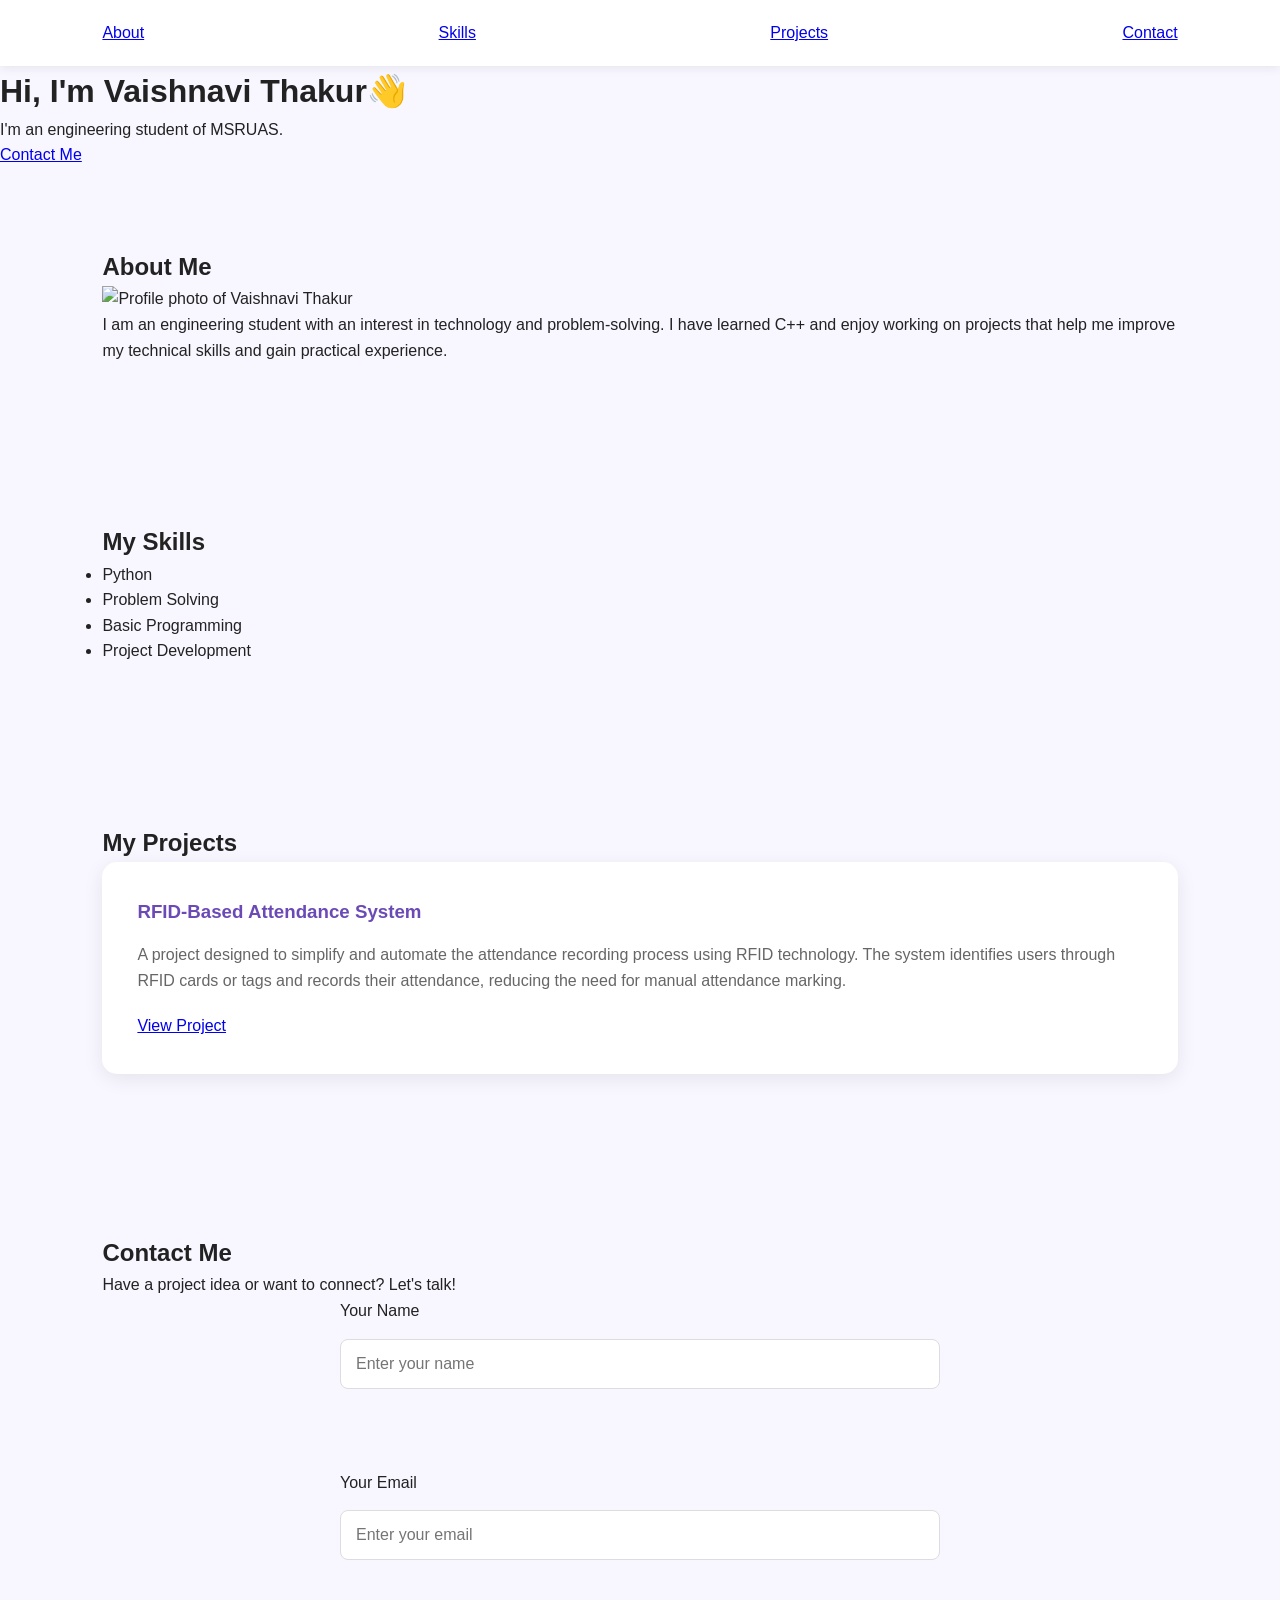
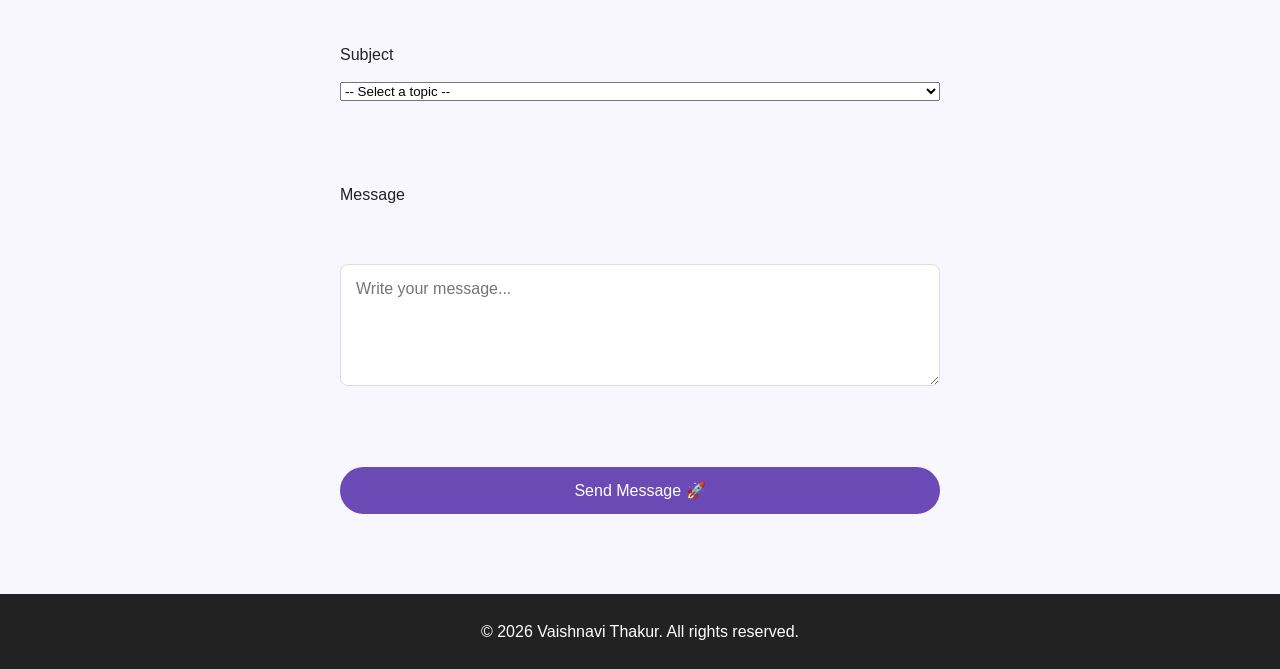
==== Day/CSS/index.html @ e0932442 "Add CSS portfolio website" ====
<!DOCTYPE html>
<html lang="en">

<head>

    <link rel="stylesheet" href="style.css">

    <meta charset="UTF-8">

    <meta name="viewport" content="width=device-width, initial-scale=1.0">

    <title>My Portfolio | vaishnavi Thakur</title>

    <link rel="stylesheet" href="style.css">

</head>

<body>

    <!-- NAVIGATION -->

    <nav>

        <a href="#about">About</a>

        <a href="#skills">Skills</a>

        <a href="#projects">Projects</a>

        <a href="#contact">Contact</a>

    </nav>


    <!-- HERO SECTION -->

    <header>

        <h1>Hi, I'm Vaishnavi Thakur👋</h1> 

        <p>I'm an engineering student of MSRUAS.</p> 

        <a href="#contact">Contact Me</a>

    </header>


    <!-- ABOUT SECTION -->

    <section id="about">

        <h2>About Me</h2>

        <img src="profile.jpg"
             alt="Profile photo of Vaishnavi Thakur" 
             width="200">

        <p>
            I am an engineering student with an interest in
            technology and problem-solving. I have learned C++ and enjoy 
            working on projects that help me improve my technical skills and
            gain practical experience.
        </p>

    </section>


    <!-- SKILLS SECTION -->

    <section id="skills">

        <h2>My Skills</h2>

        <ul>

            <li>Python</li>

            <li>Problem Solving</li>

            <li>Basic Programming</li>

            <li>Project Development</li>

        </ul>

    </section>


    <!-- PROJECTS SECTION -->

    <section id="projects">

        <h2>My Projects</h2>

        <div class="project-card">

            <h3>RFID-Based Attendance System</h3>

            <p>
                A project designed to simplify and automate the attendance
                recording process using RFID technology. The system identifies
                users through RFID cards or tags and records their attendance,
                reducing the need for manual attendance marking.
            </p>

            <a href="#">View Project</a>

        </div>

    </section>


    <!-- CONTACT SECTION -->

    <section id="contact">

        <h2>Contact Me</h2>

        <p>Have a project idea or want to connect? Let's talk!</p>

        <form action="#" method="POST">

            <label for="name">Your Name</label>

            <input
                type="text"
                id="name"
                name="name"
                placeholder="Enter your name"
                required
            >

            <br><br>


            <label for="email">Your Email</label>

            <input
                type="email"
                id="email"
                name="email"
                placeholder="Enter your email"
                required
            >

            <br><br>


            <label for="subject">Subject</label>

            <select id="subject" name="subject">

                <option value="">-- Select a topic --</option>

                <option value="project">
                    Project Discussion
                </option>

                <option value="collab">
                    Collaboration
                </option>

                <option value="other">
                    Other
                </option>

            </select>

            <br><br>


            <label for="message">Message</label>

            <br>

            <textarea
                id="message"
                name="message"
                rows="5"
                placeholder="Write your message..."
                required
            ></textarea>

            <br><br>


            <button type="submit">
                Send Message 🚀
            </button>

        </form>

    </section>


    <!-- FOOTER -->

    <footer>

        <p>&copy; 2026 Vaishnavi Thakur. All rights reserved.</p> 

    </footer>

</body>

</html>
---- Day/CSS/style.css ----
* {
    margin: 0;
    padding: 0;
    box-sizing: border-box;
}

html {
    scroll-behavior: smooth;
}

body {
    font-family: Arial, sans-serif;
    line-height: 1.6;
    color: #222;
    background-color: #f8f7ff;
}


/* Navigation */

nav {
    display: flex;
    justify-content: space-between;
    align-items: center;

    padding: 20px 8%;

    background-color: #ffffff;

    position: sticky;
    top: 0;

    z-index: 1000;

    box-shadow: 0 2px 10px rgba(0, 0, 0, 0.08);
}

.logo {
    font-size: 25px;
    font-weight: bold;
    color: #6c4ab6;
}

.nav-links {
    display: flex;
    gap: 25px;
}

.nav-links a {
    text-decoration: none;
    color: #333;
    font-weight: 500;
}

.nav-links a:hover {
    color: #6c4ab6;
}


/* Hero */

.hero {
    min-height: 90vh;

    display: flex;
    align-items: center;
    justify-content: center;

    text-align: center;

    padding: 50px 20px;

    background: linear-gradient(
        135deg,
        #eee8ff,
        #ffffff
    );
}

.hero-text {
    max-width: 800px;
}

.welcome {
    color: #6c4ab6;
    font-weight: bold;
    letter-spacing: 2px;
    margin-bottom: 15px;
}

.hero h1 {
    font-size: 50px;
    margin-bottom: 15px;
}

.hero h1 span {
    color: #6c4ab6;
}

.hero h2 {
    font-size: 24px;
    margin-bottom: 20px;
    color: #555;
}

.hero p {
    font-size: 18px;
    color: #666;
    margin-bottom: 30px;
}

.button {
    display: inline-block;

    padding: 12px 25px;

    background-color: #6c4ab6;
    color: white;

    text-decoration: none;

    border-radius: 25px;

    transition: 0.3s;
}

.button:hover {
    background-color: #4f328f;
    transform: translateY(-2px);
}


/* Common Section */

section {
    padding: 80px 8%;
}

.section-title {
    text-align: center;
    font-size: 35px;
    margin-bottom: 50px;
    color: #333;
}


/* About */

.about-box {
    max-width: 1000px;
    margin: auto;

    display: flex;
    align-items: center;
    gap: 60px;

    background-color: white;

    padding: 40px;

    border-radius: 20px;

    box-shadow: 0 5px 20px rgba(0, 0, 0, 0.08);
}

.about-image {
    min-width: 220px;
    display: flex;
    justify-content: center;
}

.profile-circle {
    width: 200px;
    height: 200px;

    border-radius: 50%;

    display: flex;
    align-items: center;
    justify-content: center;

    background-color: #6c4ab6;
    color: white;

    font-size: 50px;
    font-weight: bold;
}

.about-text h3 {
    font-size: 28px;
    margin-bottom: 15px;
}

.about-text p {
    margin-bottom: 15px;
    color: #666;
}


/* Skills */

.skills-section {
    background-color: #eee8ff;
}

.skills-container {
    display: grid;

    grid-template-columns: repeat(4, 1fr);

    gap: 25px;

    max-width: 1100px;

    margin: auto;
}

.skill-card {
    background-color: white;

    padding: 30px;

    text-align: center;

    border-radius: 15px;

    transition: 0.3s;
}

.skill-card:hover {
    transform: translateY(-8px);

    box-shadow: 0 10px 20px rgba(0, 0, 0, 0.1);
}

.skill-card h3 {
    color: #6c4ab6;
    margin-bottom: 10px;
}

.skill-card p {
    color: #666;
}


/* Projects */

.projects-container {
    display: grid;

    grid-template-columns: repeat(2, 1fr);

    gap: 30px;

    max-width: 1000px;

    margin: auto;
}

.project-card {
    background-color: white;

    padding: 35px;

    border-radius: 15px;

    box-shadow: 0 5px 20px rgba(0, 0, 0, 0.08);
}

.project-card h3 {
    color: #6c4ab6;
    margin-bottom: 15px;
}

.project-card p {
    color: #666;
    margin-bottom: 20px;
}

.project-button {
    display: inline-block;

    padding: 10px 20px;

    background-color: #6c4ab6;
    color: white;

    text-decoration: none;

    border-radius: 20px;
}

.project-button:hover {
    background-color: #4f328f;
}


/* Contact */

.contact-section {
    background-color: #eee8ff;

    text-align: center;
}

.contact-intro {
    color: #666;
    margin-bottom: 30px;
}

form {
    max-width: 600px;
    margin: auto;

    display: flex;
    flex-direction: column;

    gap: 15px;
}

input,
textarea {
    width: 100%;

    padding: 15px;

    border: 1px solid #ddd;

    border-radius: 8px;

    font-size: 16px;

    font-family: inherit;
}

textarea {
    resize: vertical;
}

button {
    padding: 14px;

    border: none;

    border-radius: 25px;

    background-color: #6c4ab6;
    color: white;

    font-size: 16px;

    cursor: pointer;
}

button:hover {
    background-color: #4f328f;
}


/* Footer */

footer {
    text-align: center;

    padding: 25px;

    background-color: #222;

    color: white;
}


/* Responsive Design */

@media (max-width: 800px) {

    nav {
        flex-direction: column;
        gap: 15px;
    }

    .nav-links {
        flex-wrap: wrap;
        justify-content: center;
    }

    .hero h1 {
        font-size: 35px;
    }

    .about-box {
        flex-direction: column;
        text-align: center;
    }

    .skills-container {
        grid-template-columns: repeat(2, 1fr);
    }

    .projects-container {
        grid-template-columns: 1fr;
    }
}


@media (max-width: 500px) {

    .skills-container {
        grid-template-columns: 1fr;
    }

    .hero h1 {
        font-size: 30px;
    }
}
---- Day/CSS/style.css ----
* {
    margin: 0;
    padding: 0;
    box-sizing: border-box;
}

html {
    scroll-behavior: smooth;
}

body {
    font-family: Arial, sans-serif;
    line-height: 1.6;
    color: #222;
    background-color: #f8f7ff;
}


/* Navigation */

nav {
    display: flex;
    justify-content: space-between;
    align-items: center;

    padding: 20px 8%;

    background-color: #ffffff;

    position: sticky;
    top: 0;

    z-index: 1000;

    box-shadow: 0 2px 10px rgba(0, 0, 0, 0.08);
}

.logo {
    font-size: 25px;
    font-weight: bold;
    color: #6c4ab6;
}

.nav-links {
    display: flex;
    gap: 25px;
}

.nav-links a {
    text-decoration: none;
    color: #333;
    font-weight: 500;
}

.nav-links a:hover {
    color: #6c4ab6;
}


/* Hero */

.hero {
    min-height: 90vh;

    display: flex;
    align-items: center;
    justify-content: center;

    text-align: center;

    padding: 50px 20px;

    background: linear-gradient(
        135deg,
        #eee8ff,
        #ffffff
    );
}

.hero-text {
    max-width: 800px;
}

.welcome {
    color: #6c4ab6;
    font-weight: bold;
    letter-spacing: 2px;
    margin-bottom: 15px;
}

.hero h1 {
    font-size: 50px;
    margin-bottom: 15px;
}

.hero h1 span {
    color: #6c4ab6;
}

.hero h2 {
    font-size: 24px;
    margin-bottom: 20px;
    color: #555;
}

.hero p {
    font-size: 18px;
    color: #666;
    margin-bottom: 30px;
}

.button {
    display: inline-block;

    padding: 12px 25px;

    background-color: #6c4ab6;
    color: white;

    text-decoration: none;

    border-radius: 25px;

    transition: 0.3s;
}

.button:hover {
    background-color: #4f328f;
    transform: translateY(-2px);
}


/* Common Section */

section {
    padding: 80px 8%;
}

.section-title {
    text-align: center;
    font-size: 35px;
    margin-bottom: 50px;
    color: #333;
}


/* About */

.about-box {
    max-width: 1000px;
    margin: auto;

    display: flex;
    align-items: center;
    gap: 60px;

    background-color: white;

    padding: 40px;

    border-radius: 20px;

    box-shadow: 0 5px 20px rgba(0, 0, 0, 0.08);
}

.about-image {
    min-width: 220px;
    display: flex;
    justify-content: center;
}

.profile-circle {
    width: 200px;
    height: 200px;

    border-radius: 50%;

    display: flex;
    align-items: center;
    justify-content: center;

    background-color: #6c4ab6;
    color: white;

    font-size: 50px;
    font-weight: bold;
}

.about-text h3 {
    font-size: 28px;
    margin-bottom: 15px;
}

.about-text p {
    margin-bottom: 15px;
    color: #666;
}


/* Skills */

.skills-section {
    background-color: #eee8ff;
}

.skills-container {
    display: grid;

    grid-template-columns: repeat(4, 1fr);

    gap: 25px;

    max-width: 1100px;

    margin: auto;
}

.skill-card {
    background-color: white;

    padding: 30px;

    text-align: center;

    border-radius: 15px;

    transition: 0.3s;
}

.skill-card:hover {
    transform: translateY(-8px);

    box-shadow: 0 10px 20px rgba(0, 0, 0, 0.1);
}

.skill-card h3 {
    color: #6c4ab6;
    margin-bottom: 10px;
}

.skill-card p {
    color: #666;
}


/* Projects */

.projects-container {
    display: grid;

    grid-template-columns: repeat(2, 1fr);

    gap: 30px;

    max-width: 1000px;

    margin: auto;
}

.project-card {
    background-color: white;

    padding: 35px;

    border-radius: 15px;

    box-shadow: 0 5px 20px rgba(0, 0, 0, 0.08);
}

.project-card h3 {
    color: #6c4ab6;
    margin-bottom: 15px;
}

.project-card p {
    color: #666;
    margin-bottom: 20px;
}

.project-button {
    display: inline-block;

    padding: 10px 20px;

    background-color: #6c4ab6;
    color: white;

    text-decoration: none;

    border-radius: 20px;
}

.project-button:hover {
    background-color: #4f328f;
}


/* Contact */

.contact-section {
    background-color: #eee8ff;

    text-align: center;
}

.contact-intro {
    color: #666;
    margin-bottom: 30px;
}

form {
    max-width: 600px;
    margin: auto;

    display: flex;
    flex-direction: column;

    gap: 15px;
}

input,
textarea {
    width: 100%;

    padding: 15px;

    border: 1px solid #ddd;

    border-radius: 8px;

    font-size: 16px;

    font-family: inherit;
}

textarea {
    resize: vertical;
}

button {
    padding: 14px;

    border: none;

    border-radius: 25px;

    background-color: #6c4ab6;
    color: white;

    font-size: 16px;

    cursor: pointer;
}

button:hover {
    background-color: #4f328f;
}


/* Footer */

footer {
    text-align: center;

    padding: 25px;

    background-color: #222;

    color: white;
}


/* Responsive Design */

@media (max-width: 800px) {

    nav {
        flex-direction: column;
        gap: 15px;
    }

    .nav-links {
        flex-wrap: wrap;
        justify-content: center;
    }

    .hero h1 {
        font-size: 35px;
    }

    .about-box {
        flex-direction: column;
        text-align: center;
    }

    .skills-container {
        grid-template-columns: repeat(2, 1fr);
    }

    .projects-container {
        grid-template-columns: 1fr;
    }
}


@media (max-width: 500px) {

    .skills-container {
        grid-template-columns: 1fr;
    }

    .hero h1 {
        font-size: 30px;
    }
}
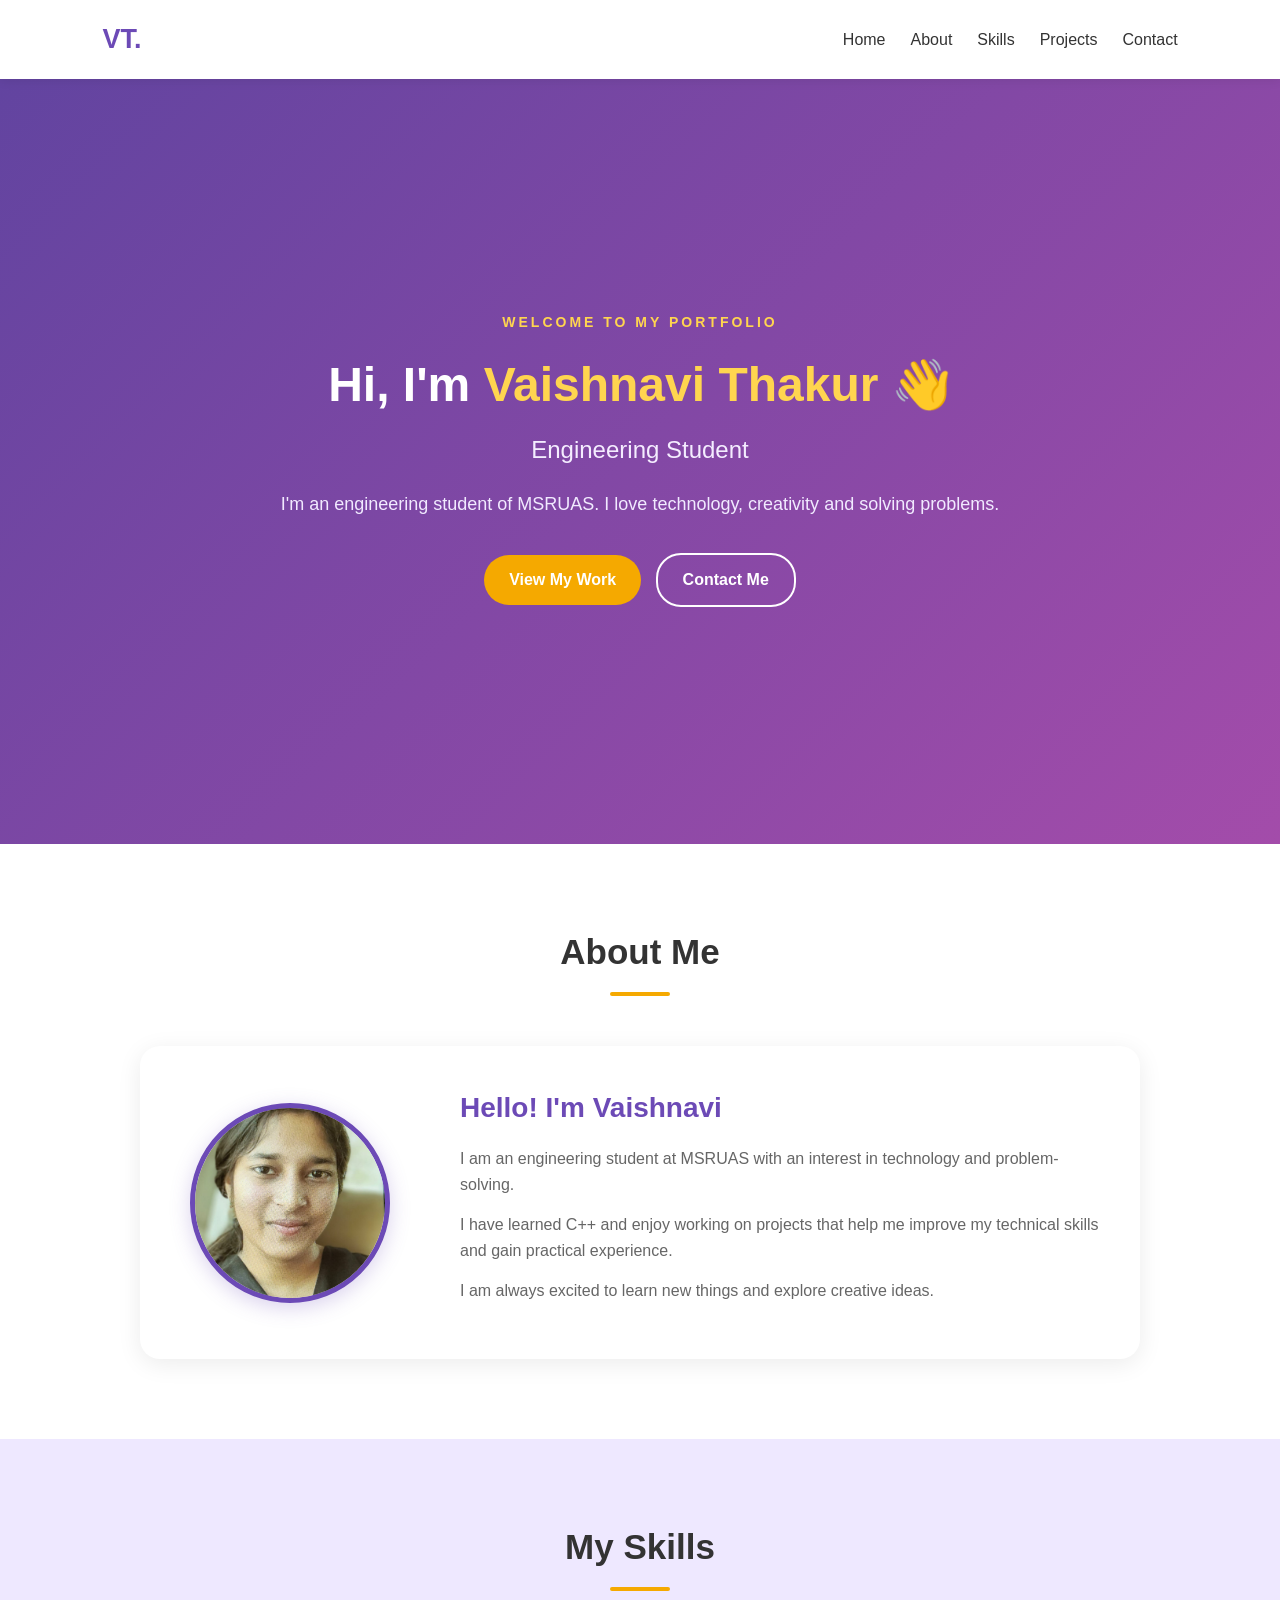
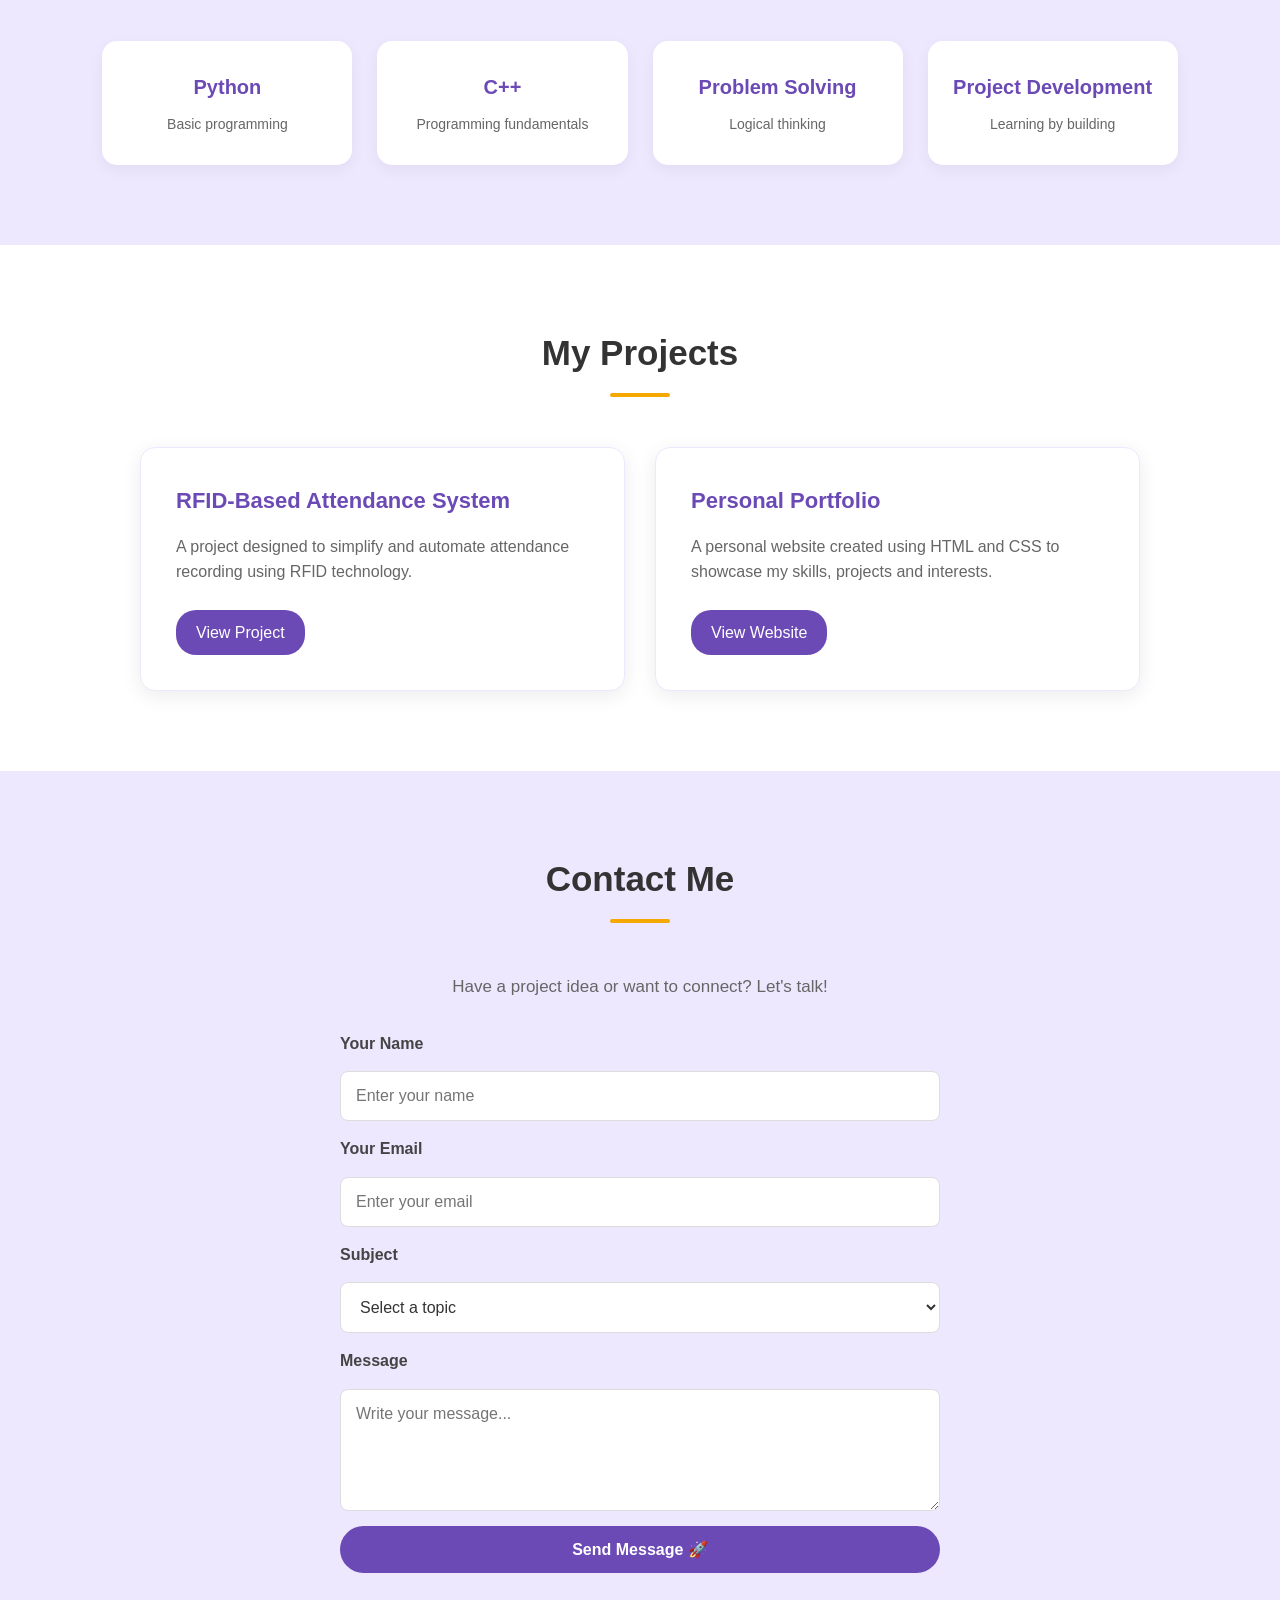
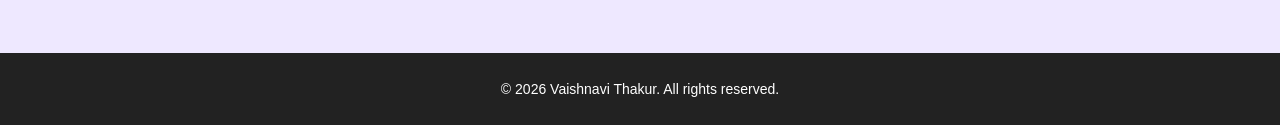
==== commit effcc642: "Update my portfolio website" ====
--- a/Day/CSS/index.html
+++ b/Day/CSS/index.html
@@ -1,127 +1,181 @@
 <!DOCTYPE html>
 <html lang="en">
-
 <head>
+    <meta charset="UTF-8">
+    <meta name="viewport"
+          content="width=device-width, initial-scale=1.0">
+
+    <title>My Portfolio | Vaishnavi Thakur</title>
 
     <link rel="stylesheet" href="style.css">
-
-    <meta charset="UTF-8">
-
-    <meta name="viewport" content="width=device-width, initial-scale=1.0">
-
-    <title>My Portfolio | vaishnavi Thakur</title>
-
-    <link rel="stylesheet" href="style.css">
-
 </head>
 
 <body>
 
     <!-- NAVIGATION -->
-
     <nav>
-
-        <a href="#about">About</a>
-
-        <a href="#skills">Skills</a>
-
-        <a href="#projects">Projects</a>
-
-        <a href="#contact">Contact</a>
-
+        <a href="#home" class="logo">VT.</a>
+
+        <div class="nav-links">
+            <a href="#home">Home</a>
+            <a href="#about">About</a>
+            <a href="#skills">Skills</a>
+            <a href="#projects">Projects</a>
+            <a href="#contact">Contact</a>
+        </div>
     </nav>
 
 
     <!-- HERO SECTION -->
-
-    <header>
-
-        <h1>Hi, I'm Vaishnavi Thakur👋</h1> 
-
-        <p>I'm an engineering student of MSRUAS.</p> 
-
-        <a href="#contact">Contact Me</a>
-
+    <header class="hero" id="home">
+        <div class="hero-text">
+            <p class="welcome">WELCOME TO MY PORTFOLIO</p>
+
+            <h1>
+                Hi, I'm <span>Vaishnavi Thakur</span> 👋
+            </h1>
+
+            <h2>Engineering Student</h2>
+
+            <p>
+                I'm an engineering student of MSRUAS.
+                I love technology, creativity and
+                solving problems.
+            </p>
+
+            <a href="#projects" class="button">
+                View My Work
+            </a>
+
+            <a href="#contact" class="button button-outline">
+                Contact Me
+            </a>
+        </div>
     </header>
 
 
     <!-- ABOUT SECTION -->
-
     <section id="about">
-
-        <h2>About Me</h2>
-
-        <img src="profile.jpg"
-             alt="Profile photo of Vaishnavi Thakur" 
-             width="200">
-
-        <p>
-            I am an engineering student with an interest in
-            technology and problem-solving. I have learned C++ and enjoy 
-            working on projects that help me improve my technical skills and
-            gain practical experience.
+        <h2 class="section-title">About Me</h2>
+
+        <div class="about-box">
+
+            <div class="about-image">
+                <div class="profile-circle">
+                    <img
+                        src="profile.jpeg"
+                        alt="Vaishnavi Thakur"
+                    >
+                </div>
+            </div>
+
+            <div class="about-text">
+                <h3>Hello! I'm Vaishnavi</h3>
+
+                <p>
+                    I am an engineering student at
+                    MSRUAS with an interest in
+                    technology and problem-solving.
+                </p>
+
+                <p>
+                    I have learned C++ and enjoy
+                    working on projects that help me
+                    improve my technical skills and
+                    gain practical experience.
+                </p>
+
+                <p>
+                    I am always excited to learn
+                    new things and explore creative
+                    ideas.
+                </p>
+            </div>
+
+        </div>
+    </section>
+
+
+    <!-- SKILLS SECTION -->
+    <section id="skills" class="skills-section">
+        <h2 class="section-title">My Skills</h2>
+
+        <div class="skills-container">
+
+            <div class="skill-card">
+                <h3>Python</h3>
+                <p>Basic programming</p>
+            </div>
+
+            <div class="skill-card">
+                <h3>C++</h3>
+                <p>Programming fundamentals</p>
+            </div>
+
+            <div class="skill-card">
+                <h3>Problem Solving</h3>
+                <p>Logical thinking</p>
+            </div>
+
+            <div class="skill-card">
+                <h3>Project Development</h3>
+                <p>Learning by building</p>
+            </div>
+
+        </div>
+    </section>
+
+
+    <!-- PROJECTS SECTION -->
+    <section id="projects">
+        <h2 class="section-title">My Projects</h2>
+
+        <div class="projects-container">
+
+            <div class="project-card">
+                <h3>RFID-Based Attendance System</h3>
+
+                <p>
+                    A project designed to simplify
+                    and automate attendance recording
+                    using RFID technology.
+                </p>
+
+                <a href="#contact" class="project-button">
+                    View Project
+                </a>
+            </div>
+
+            <div class="project-card">
+                <h3>Personal Portfolio</h3>
+
+                <p>
+                    A personal website created using
+                    HTML and CSS to showcase my
+                    skills, projects and interests.
+                </p>
+
+                <a href="#home" class="project-button">
+                    View Website
+                </a>
+            </div>
+
+        </div>
+    </section>
+
+
+    <!-- CONTACT SECTION -->
+    <section id="contact" class="contact-section">
+        <h2 class="section-title">Contact Me</h2>
+
+        <p class="contact-intro">
+            Have a project idea or want to connect?
+            Let's talk!
         </p>
 
-    </section>
-
-
-    <!-- SKILLS SECTION -->
-
-    <section id="skills">
-
-        <h2>My Skills</h2>
-
-        <ul>
-
-            <li>Python</li>
-
-            <li>Problem Solving</li>
-
-            <li>Basic Programming</li>
-
-            <li>Project Development</li>
-
-        </ul>
-
-    </section>
-
-
-    <!-- PROJECTS SECTION -->
-
-    <section id="projects">
-
-        <h2>My Projects</h2>
-
-        <div class="project-card">
-
-            <h3>RFID-Based Attendance System</h3>
-
-            <p>
-                A project designed to simplify and automate the attendance
-                recording process using RFID technology. The system identifies
-                users through RFID cards or tags and records their attendance,
-                reducing the need for manual attendance marking.
-            </p>
-
-            <a href="#">View Project</a>
-
-        </div>
-
-    </section>
-
-
-    <!-- CONTACT SECTION -->
-
-    <section id="contact">
-
-        <h2>Contact Me</h2>
-
-        <p>Have a project idea or want to connect? Let's talk!</p>
-
-        <form action="#" method="POST">
+        <form action="#" method="get">
 
             <label for="name">Your Name</label>
-
             <input
                 type="text"
                 id="name"
@@ -130,11 +184,7 @@
                 required
             >
 
-            <br><br>
-
-
             <label for="email">Your Email</label>
-
             <input
                 type="email"
                 id="email"
@@ -143,36 +193,21 @@
                 required
             >
 
-            <br><br>
-
-
             <label for="subject">Subject</label>
-
             <select id="subject" name="subject">
-
-                <option value="">-- Select a topic --</option>
-
+                <option value="">Select a topic</option>
                 <option value="project">
                     Project Discussion
                 </option>
-
                 <option value="collab">
                     Collaboration
                 </option>
-
                 <option value="other">
                     Other
                 </option>
-
             </select>
 
-            <br><br>
-
-
             <label for="message">Message</label>
-
-            <br>
-
             <textarea
                 id="message"
                 name="message"
@@ -181,26 +216,21 @@
                 required
             ></textarea>
 
-            <br><br>
-
-
             <button type="submit">
                 Send Message 🚀
             </button>
 
         </form>
-
     </section>
 
 
     <!-- FOOTER -->
-
     <footer>
-
-        <p>&copy; 2026 Vaishnavi Thakur. All rights reserved.</p> 
-
+        <p>
+            &copy; 2026 Vaishnavi Thakur.
+            All rights reserved.
+        </p>
     </footer>
 
 </body>
-
 </html>
--- a/Day/CSS/style.css
+++ b/Day/CSS/style.css
@@ -1,3 +1,7 @@
+/* =========================
+   GENERAL STYLING
+========================= */
+
 * {
     margin: 0;
     padding: 0;
@@ -15,30 +19,32 @@
     background-color: #f8f7ff;
 }
 
-
-/* Navigation */
+a {
+    transition: 0.3s;
+}
+
+
+/* =========================
+   NAVIGATION
+========================= */
 
 nav {
     display: flex;
     justify-content: space-between;
     align-items: center;
-
-    padding: 20px 8%;
-
+    padding: 18px 8%;
     background-color: #ffffff;
-
     position: sticky;
     top: 0;
-
     z-index: 1000;
-
-    box-shadow: 0 2px 10px rgba(0, 0, 0, 0.08);
+    box-shadow: 0 2px 10px rgba(0,0,0,0.08);
 }
 
 .logo {
-    font-size: 25px;
+    font-size: 27px;
     font-weight: bold;
     color: #6c4ab6;
+    text-decoration: none;
 }
 
 .nav-links {
@@ -57,83 +63,102 @@
 }
 
 
-/* Hero */
+/* =========================
+   HERO SECTION
+========================= */
 
 .hero {
-    min-height: 90vh;
-
+    min-height: 85vh;
     display: flex;
     align-items: center;
     justify-content: center;
-
     text-align: center;
-
-    padding: 50px 20px;
+    padding: 60px 20px;
 
     background: linear-gradient(
         135deg,
-        #eee8ff,
-        #ffffff
+        #6244a0,
+        #a34caa
     );
+
+    color: white;
 }
 
 .hero-text {
-    max-width: 800px;
+    max-width: 850px;
 }
 
 .welcome {
-    color: #6c4ab6;
+    color: #ffd54f;
     font-weight: bold;
-    letter-spacing: 2px;
+    letter-spacing: 3px;
+    margin-bottom: 20px;
+    font-size: 14px;
+}
+
+.hero h1 {
+    font-size: 48px;
     margin-bottom: 15px;
-}
-
-.hero h1 {
-    font-size: 50px;
-    margin-bottom: 15px;
+    line-height: 1.3;
+    color: white;
 }
 
 .hero h1 span {
-    color: #6c4ab6;
+    color: #ffd54f;
 }
 
 .hero h2 {
     font-size: 24px;
     margin-bottom: 20px;
-    color: #555;
-}
-
-.hero p {
+    color: #f4edff;
+    font-weight: 500;
+}
+
+.hero p:not(.welcome) {
     font-size: 18px;
-    color: #666;
+    color: #f1eaff;
     margin-bottom: 30px;
 }
+
+
+/* =========================
+   BUTTONS
+========================= */
 
 .button {
     display: inline-block;
-
     padding: 12px 25px;
-
-    background-color: #6c4ab6;
+    margin: 5px;
+    background-color: #f5a900;
     color: white;
-
     text-decoration: none;
-
+    font-weight: bold;
     border-radius: 25px;
-
-    transition: 0.3s;
 }
 
 .button:hover {
-    background-color: #4f328f;
-    transform: translateY(-2px);
-}
-
-
-/* Common Section */
+    background-color: #df9200;
+    transform: translateY(-3px);
+}
+
+.button-outline {
+    background-color: transparent;
+    border: 2px solid white;
+}
+
+.button-outline:hover {
+    background-color: white;
+    color: #6244a0;
+}
+
+
+/* =========================
+   COMMON SECTIONS
+========================= */
 
 section {
     padding: 80px 8%;
+    scroll-margin-top: 80px;
 }
 
 .section-title {
@@ -143,61 +168,82 @@
     color: #333;
 }
 
-
-/* About */
+.section-title::after {
+    content: "";
+    display: block;
+    width: 60px;
+    height: 4px;
+    background-color: #f5a900;
+    margin: 12px auto 0;
+    border-radius: 5px;
+}
+
+
+/* =========================
+   ABOUT SECTION
+========================= */
+
+#about {
+    background-color: #ffffff;
+}
 
 .about-box {
     max-width: 1000px;
     margin: auto;
-
     display: flex;
     align-items: center;
     gap: 60px;
-
     background-color: white;
-
     padding: 40px;
-
     border-radius: 20px;
-
-    box-shadow: 0 5px 20px rgba(0, 0, 0, 0.08);
+    box-shadow: 0 5px 25px rgba(0,0,0,0.08);
 }
 
 .about-image {
     min-width: 220px;
     display: flex;
     justify-content: center;
-}
+    align-items: center;
+}
+
+/* PROFILE PHOTO CIRCLE */
 
 .profile-circle {
     width: 200px;
     height: 200px;
-
     border-radius: 50%;
-
-    display: flex;
-    align-items: center;
-    justify-content: center;
-
-    background-color: #6c4ab6;
-    color: white;
-
-    font-size: 50px;
-    font-weight: bold;
+    overflow: hidden;
+    border: 5px solid #6c4ab6;
+    box-shadow: 0 5px 20px
+        rgba(108,74,182,0.25);
+    flex-shrink: 0;
+    background-color: #eee8ff;
+}
+
+.profile-circle img {
+    width: 100%;
+    height: 100%;
+    object-fit: cover;
+    object-position: center;
+    display: block;
 }
 
 .about-text h3 {
     font-size: 28px;
     margin-bottom: 15px;
+    color: #6c4ab6;
 }
 
 .about-text p {
     margin-bottom: 15px;
     color: #666;
-}
-
-
-/* Skills */
+    font-size: 16px;
+}
+
+
+/* =========================
+   SKILLS SECTION
+========================= */
 
 .skills-section {
     background-color: #eee8ff;
@@ -205,132 +251,147 @@
 
 .skills-container {
     display: grid;
-
     grid-template-columns: repeat(4, 1fr);
-
     gap: 25px;
-
     max-width: 1100px;
-
     margin: auto;
 }
 
 .skill-card {
     background-color: white;
-
-    padding: 30px;
-
+    padding: 30px 20px;
     text-align: center;
-
     border-radius: 15px;
-
+    box-shadow: 0 5px 15px
+        rgba(0,0,0,0.05);
     transition: 0.3s;
 }
 
 .skill-card:hover {
     transform: translateY(-8px);
-
-    box-shadow: 0 10px 20px rgba(0, 0, 0, 0.1);
+    box-shadow: 0 10px 25px
+        rgba(108,74,182,0.15);
 }
 
 .skill-card h3 {
     color: #6c4ab6;
     margin-bottom: 10px;
+    font-size: 20px;
 }
 
 .skill-card p {
     color: #666;
-}
-
-
-/* Projects */
+    font-size: 14px;
+}
+
+
+/* =========================
+   PROJECTS SECTION
+========================= */
+
+#projects {
+    background-color: #ffffff;
+}
 
 .projects-container {
     display: grid;
-
     grid-template-columns: repeat(2, 1fr);
-
     gap: 30px;
-
     max-width: 1000px;
-
     margin: auto;
 }
 
 .project-card {
     background-color: white;
-
     padding: 35px;
-
     border-radius: 15px;
-
-    box-shadow: 0 5px 20px rgba(0, 0, 0, 0.08);
+    box-shadow: 0 5px 20px
+        rgba(0,0,0,0.08);
+    border: 1px solid #eee8ff;
+    transition: 0.3s;
+}
+
+.project-card:hover {
+    transform: translateY(-5px);
+    box-shadow: 0 10px 25px
+        rgba(108,74,182,0.15);
 }
 
 .project-card h3 {
     color: #6c4ab6;
     margin-bottom: 15px;
+    font-size: 22px;
 }
 
 .project-card p {
     color: #666;
-    margin-bottom: 20px;
+    margin-bottom: 25px;
 }
 
 .project-button {
     display: inline-block;
-
     padding: 10px 20px;
-
     background-color: #6c4ab6;
     color: white;
-
     text-decoration: none;
-
     border-radius: 20px;
 }
 
 .project-button:hover {
     background-color: #4f328f;
-}
-
-
-/* Contact */
+    transform: translateY(-2px);
+}
+
+
+/* =========================
+   CONTACT SECTION
+========================= */
 
 .contact-section {
     background-color: #eee8ff;
-
     text-align: center;
 }
 
 .contact-intro {
     color: #666;
     margin-bottom: 30px;
+    font-size: 17px;
 }
 
 form {
     max-width: 600px;
     margin: auto;
-
     display: flex;
     flex-direction: column;
-
     gap: 15px;
+    text-align: left;
+}
+
+form label {
+    font-weight: bold;
+    color: #444;
 }
 
 input,
-textarea {
+textarea,
+select {
     width: 100%;
-
     padding: 15px;
-
     border: 1px solid #ddd;
-
     border-radius: 8px;
-
     font-size: 16px;
-
     font-family: inherit;
+    background-color: white;
+    color: #333;
+}
+
+input:focus,
+textarea:focus,
+select:focus {
+    outline: none;
+    border-color: #6c4ab6;
+    box-shadow: 0 0 5px
+        rgba(108,74,182,0.2);
 }
 
 textarea {
@@ -339,58 +400,70 @@
 
 button {
     padding: 14px;
-
     border: none;
-
     border-radius: 25px;
-
     background-color: #6c4ab6;
     color: white;
-
     font-size: 16px;
-
+    font-weight: bold;
     cursor: pointer;
+    transition: 0.3s;
 }
 
 button:hover {
     background-color: #4f328f;
-}
-
-
-/* Footer */
+    transform: translateY(-2px);
+}
+
+
+/* =========================
+   FOOTER
+========================= */
 
 footer {
     text-align: center;
-
     padding: 25px;
-
     background-color: #222;
-
     color: white;
-}
-
-
-/* Responsive Design */
+    font-size: 14px;
+}
+
+
+/* =========================
+   TABLET RESPONSIVE
+========================= */
 
 @media (max-width: 800px) {
 
     nav {
         flex-direction: column;
         gap: 15px;
+        padding: 18px 5%;
     }
 
     .nav-links {
         flex-wrap: wrap;
         justify-content: center;
+        gap: 15px;
+    }
+
+    .hero {
+        min-height: 70vh;
     }
 
     .hero h1 {
-        font-size: 35px;
+        font-size: 38px;
+    }
+
+    .hero h2 {
+        font-size: 21px;
     }
 
     .about-box {
         flex-direction: column;
         text-align: center;
+        gap: 30px;
+        padding: 30px;
     }
 
     .skills-container {
@@ -403,13 +476,115 @@
 }
 
 
+/* =========================
+   MOBILE RESPONSIVE
+========================= */
+
 @media (max-width: 500px) {
+
+    nav {
+        padding: 15px 4%;
+    }
+
+    .logo {
+        font-size: 23px;
+    }
+
+    .nav-links {
+        gap: 10px;
+    }
+
+    .nav-links a {
+        font-size: 13px;
+    }
+
+    .hero {
+        min-height: 65vh;
+        padding: 45px 15px;
+    }
+
+    .welcome {
+        font-size: 12px;
+        letter-spacing: 2px;
+    }
+
+    .hero h1 {
+        font-size: 30px;
+    }
+
+    .hero h2 {
+        font-size: 18px;
+    }
+
+    .hero p:not(.welcome) {
+        font-size: 15px;
+    }
+
+    section {
+        padding: 55px 5%;
+    }
+
+    .section-title {
+        font-size: 28px;
+        margin-bottom: 35px;
+    }
+
+    .about-box {
+        padding: 25px 18px;
+        gap: 25px;
+    }
+
+    .profile-circle {
+        width: 170px;
+        height: 170px;
+    }
+
+    .about-image {
+        min-width: auto;
+    }
+
+    .about-text h3 {
+        font-size: 23px;
+    }
+
+    .about-text p {
+        font-size: 14px;
+    }
 
     .skills-container {
         grid-template-columns: 1fr;
-    }
-
-    .hero h1 {
-        font-size: 30px;
+        gap: 18px;
+    }
+
+    .skill-card {
+        padding: 25px 15px;
+    }
+
+    .projects-container {
+        grid-template-columns: 1fr;
+        gap: 20px;
+    }
+
+    .project-card {
+        padding: 25px 20px;
+    }
+
+    .project-card h3 {
+        font-size: 19px;
+    }
+
+    form {
+        gap: 12px;
+    }
+
+    input,
+    textarea,
+    select {
+        font-size: 14px;
+        padding: 13px;
+    }
+
+    footer {
+        font-size: 12px;
     }
 }
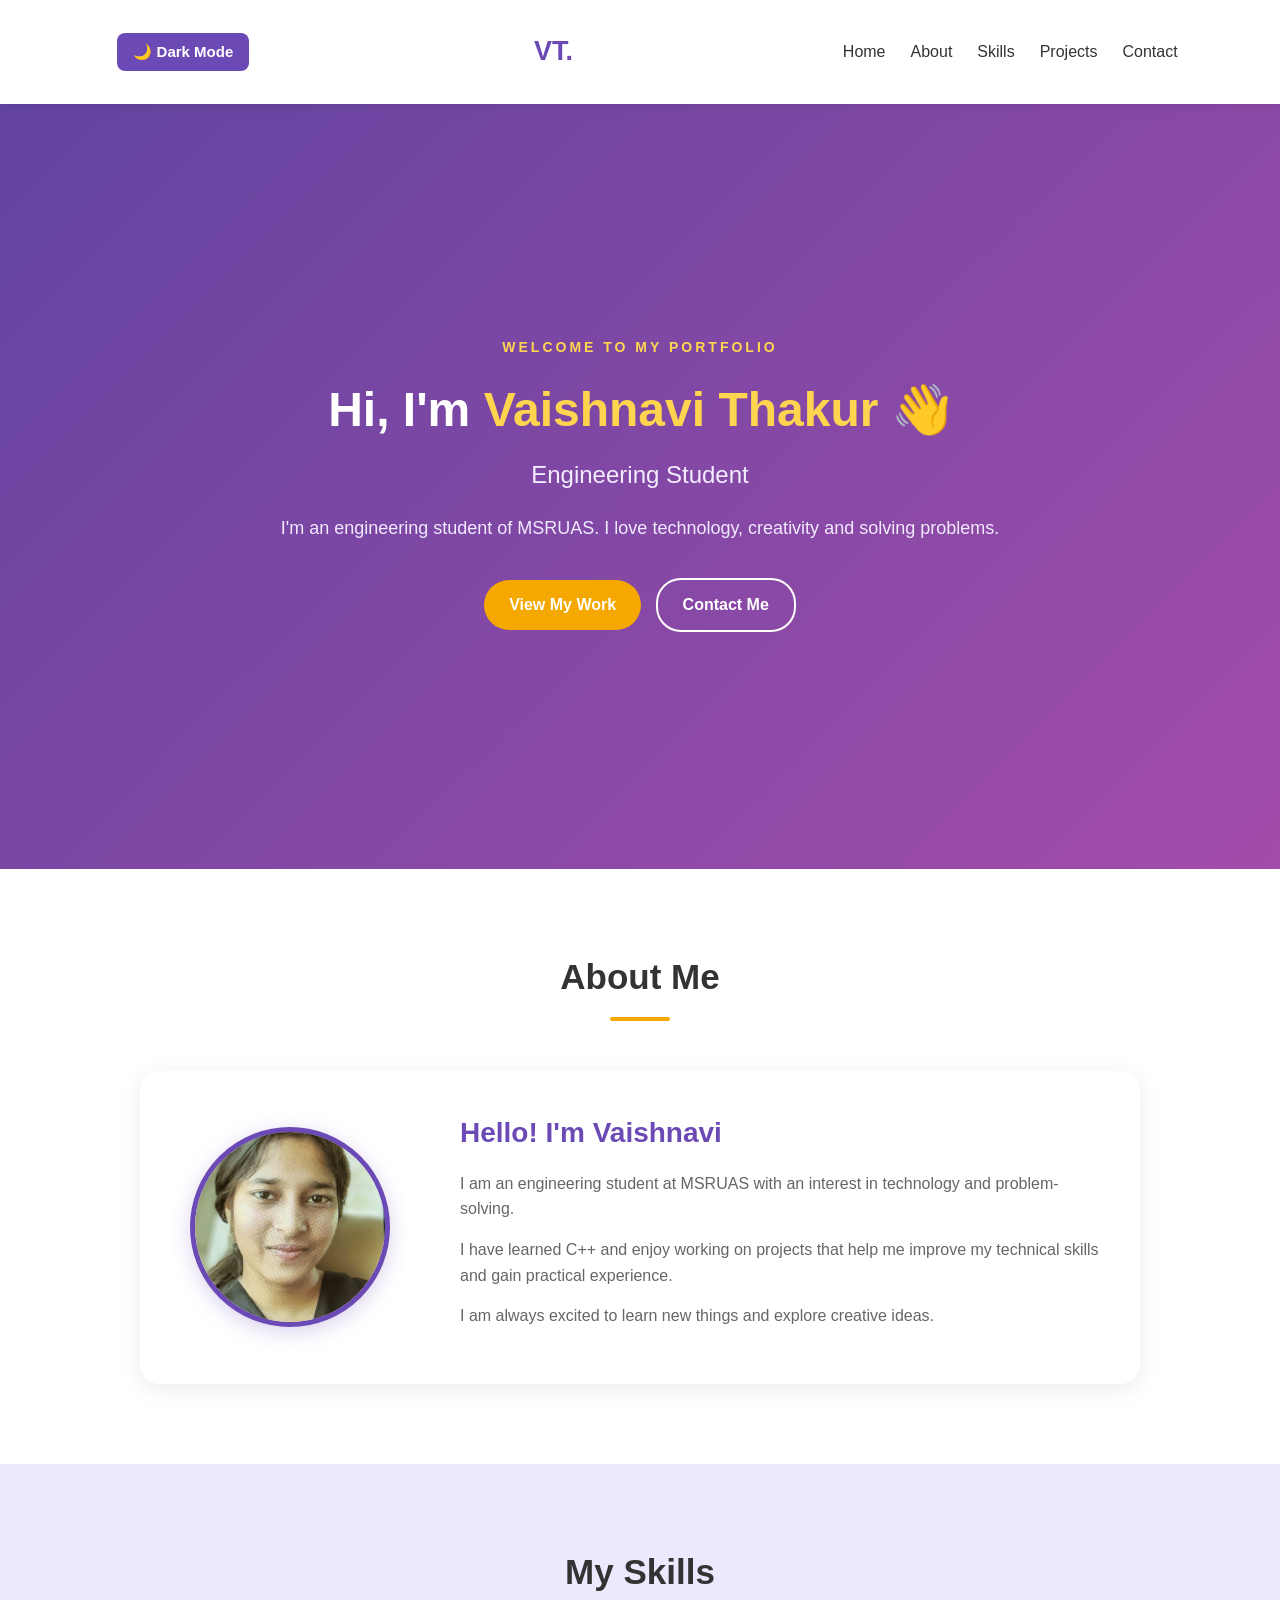
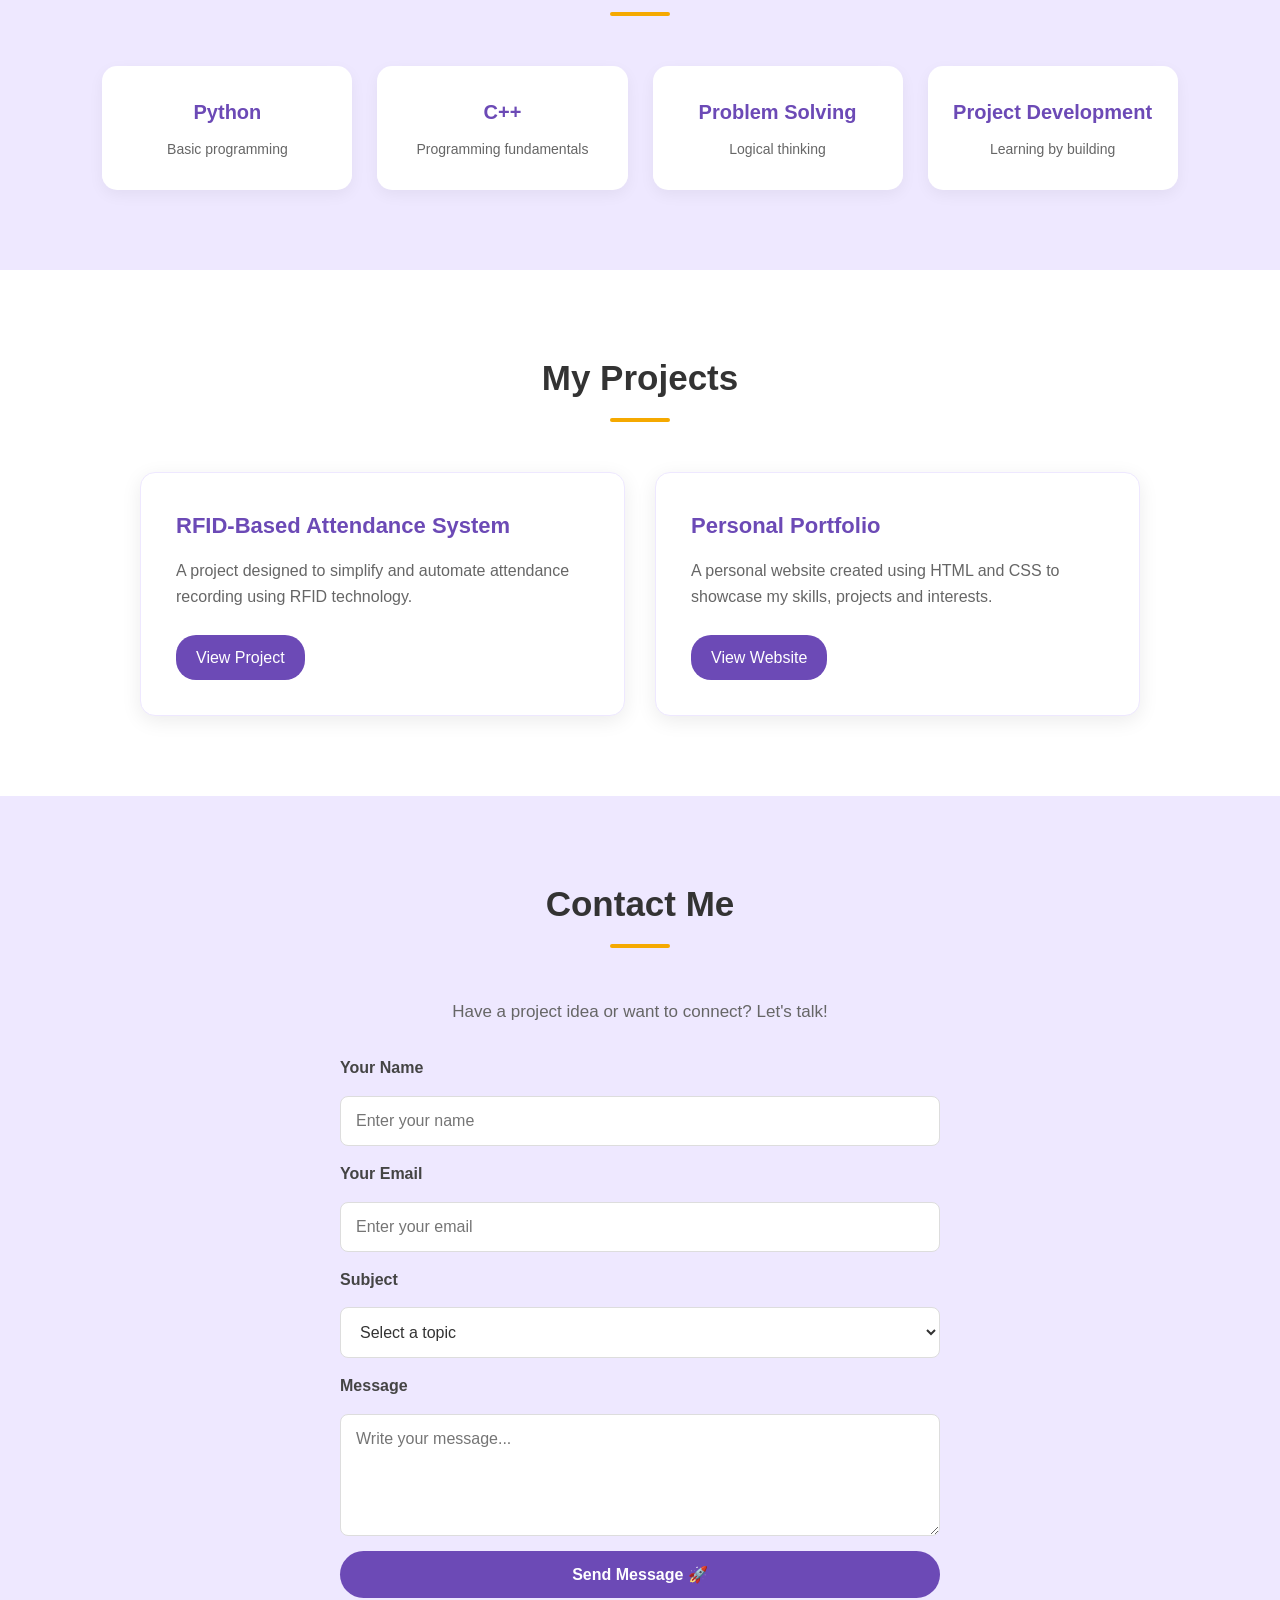
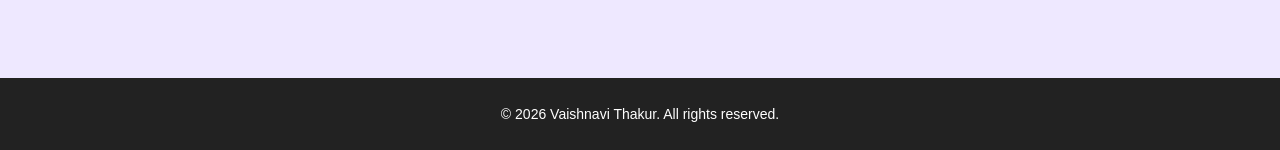
==== commit cb0de785: "Add JavaScript dark mode" ====
--- a/Day/CSS/index.html
+++ b/Day/CSS/index.html
@@ -14,6 +14,11 @@
 
     <!-- NAVIGATION -->
     <nav>
+        <button id="themeButton" type="button">
+    🌙 Dark Mode
+</button>
+
+    
         <a href="#home" class="logo">VT.</a>
 
         <div class="nav-links">
@@ -231,6 +236,6 @@
             All rights reserved.
         </p>
     </footer>
-
+<script src = "script.js"></script>
 </body>
 </html>
--- a/Day/CSS/style.css
+++ b/Day/CSS/style.css
@@ -587,4 +587,36 @@
     footer {
         font-size: 12px;
     }
+}
+/* Dark mode button */
+#themeButton {
+    padding: 10px 16px;
+    margin: 15px;
+    border: none;
+    border-radius: 8px;
+    background-color: #6c4ab6;
+    color: white;
+    cursor: pointer;
+    font-size: 15px;
+}
+
+/* Dark theme */
+body.dark-mode {
+    background-color: #171323;
+    color: #ffffff;
+}
+
+/* Keep text readable in dark mode */
+body.dark-mode nav {
+    background-color: #241c35;
+}
+
+body.dark-mode a {
+    color: #c9b5ff;
+}
+
+body.dark-mode section,
+body.dark-mode .card {
+    background-color: #241c35;
+    color: #ffffff;
 }
